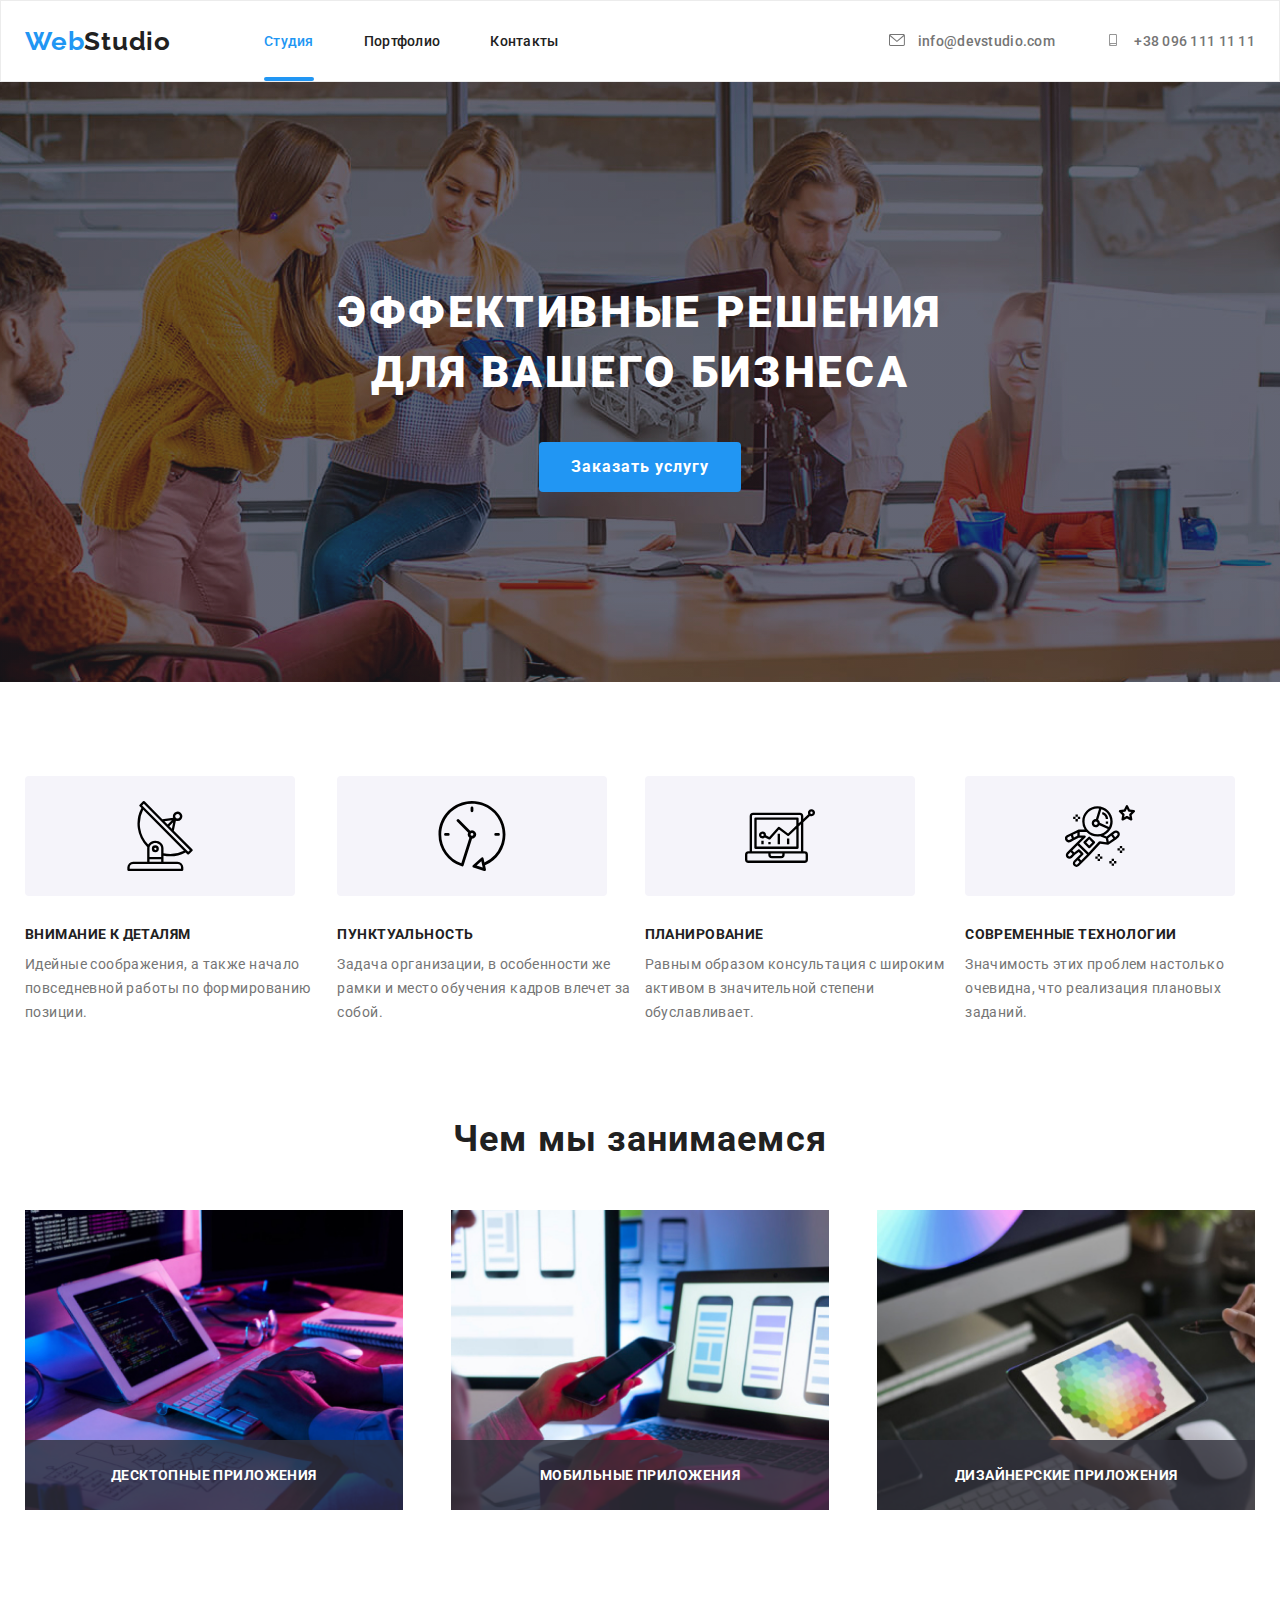
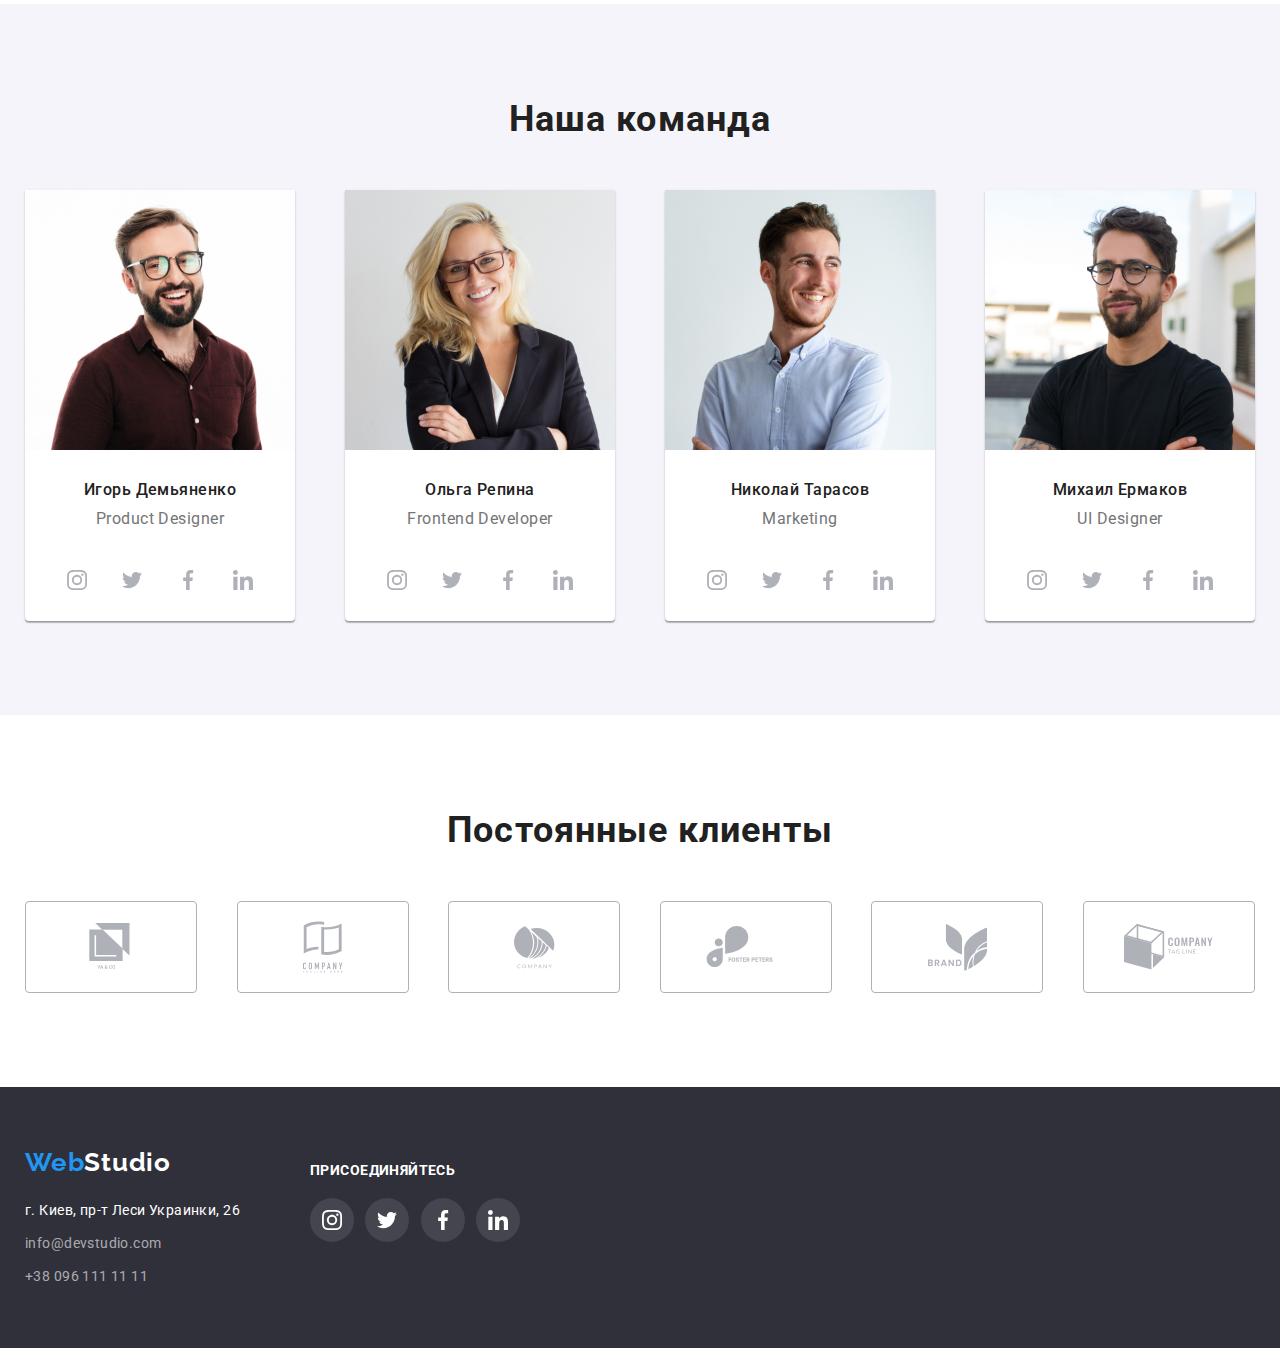
==== index.html @ 087b0620 "1-commit" ====
<!DOCTYPE html>
<html lang="ru">



<head>
    <meta charset="UTF-8">
    <meta name="viewport" content="width=device-width, initial-scale=1.0">
    <title>WebStudio</title>
    <link rel="preconnect" href="https://fonts.gstatic.com">
    <link href="https://fonts.googleapis.com/css2?family=Raleway:wght@400;700&family=Roboto:wght@400;500;700;900&display=swap" rel="stylesheet">
    <link rel="stylesheet" href="./css/normalize.css">
    <link rel="stylesheet" href="./css/styles.css">
    <link rel="stylesheet" href="./css/variables.css">
</head>



<body class="body">
    
    <!-- Шапка сайта -->
    <header class="header">
    

        <!-- Контейнер для стилизации секции -->
        <div class="header-container">

            <!-- Навигация сайта -->
            <nav class="navigation">                
                <!-- Лого сайта -->
                <a class="logotype">
                    <span class="web">Web</span>Studio
                </a>


                <!-- Ссылки на страницы сайта -->
                <ul class="navigation-list">
                    <li class="navigation-item">
                        <a href="./index.html" class="navigation-link current">Студия</a>
                    </li>

                    <li class="navigation-item">
                        <a href="./portfolio.html" class="navigation-link">Портфолио</a>
                    </li>

                    <li class="navigation-item">
                        <a href="" class="navigation-link">Контакты</a>
                    </li>
                </ul>
            </nav>


            <!-- Ссылки на mail и tel -->
            <ul class="contacts-list">   
                <li class="contacts-item">                
                    <a href="mailto:info@devstudio.com" class="contacts-link">
                        <svg class="contacts-icon" width="16" height="12">
                            <use href="./images/icons.svg#icon-envelope"></use>
                        </svg>
                    info@devstudio.com</a>  
                </li>


                <li class="contacts-item">
                    <a href="tel:+38-096-111-11-11" class="contacts-link">
                        <svg class="contacts-icon" width="16" height="12">
                            <use href="./images/icons.svg#icon-smartphone"></use>
                        </svg>
                    +38 096 111 11 11</a>
                </li>
            </ul>
        
        </div>
        

    </header>


    
    <!-- Главный контент -->
    <main>
        
        <!-- Герой -->
        <section class="hero">
            
            <!-- Контейнер для стилизации секции -->
            <div class="hero-container">

                <!-- Главный заголовок сайта -->
                <h1 class="hero-title">ЭФФЕКТИВНЫЕ РЕШЕНИЯ <br/> ДЛЯ ВАШЕГО БИЗНЕСА</h1>

                <!-- Ссылка на заказ услуг -->
                <button class="button-primary" data-modal-open>Заказать услугу</button>

            </div>
           
        </section>



        <!-- Преимущества -->
        <section class="advantages">
            
            <!-- Контейнер для стилизации секции -->
            <div class="advantages-container">

                <ul class="advantages-list">                    
                    <li class="antenna-item">
                        <svg class="antenna-icon">
                            <use href="./images/icons.svg#icon-antenna"></use>
                        </svg>
                    </li>


                    <li class="advantages-item">
                        <h2 class="advantages-subtitle">ВНИМАНИЕ К ДЕТАЛЯМ</h2>

                        <p class="advantages-description">Идейные соображения, а также начало повседневной работы по формированию позиции.</p>
                    </li>     
                </ul>


                <ul class="advantages-list">                    
                    <li class="clock-item">
                        <svg class="clock-icon">
                            <use href="./images/icons.svg#icon-clock"></use>
                        </svg>
                    </li>
                    

                    <li class="advantages-item">
                        <h2 class="advantages-subtitle">ПУНКТУАЛЬНОСТЬ</h2>

                        <p class="advantages-description">Задача организации, в особенности же рамки и место обучения кадров влечет за собой.</p>                    
                    </li>    
                </ul>


                <ul class="advantages-list">
                    <li class="diagram-item">
                        <svg class="diagram-icon">
                            <use href="./images/icons.svg#icon-diagram"></use>
                        </svg>
                    </li>
                     

                    <li class="advantages-item">
                        <h2 class="advantages-subtitle">ПЛАНИРОВАНИЕ</h2>

                        <p class="advantages-description">Равным образом консультация с широким активом в значительной степени обуславливает.</p>
                    </li>
                </ul>


                <ul class="advantages-list">
                    <li class="astronaut-item">
                        <svg class="astronaut-icon">
                            <use href="./images/icons.svg#icon-astronaut"></use>
                        </svg>
                    </li>


                    <li class="advantages-item">
                        <h2 class="advantages-subtitle">СОВРЕМЕННЫЕ ТЕХНОЛОГИИ</h2>

                        <p class="advantages-description">Значимость этих проблем настолько очевидна, что реализация плановых заданий.</p>
                    </li>
                </ul>

            </div>
        
        </section>



        <!-- Раздел услуг -->    
        <section class="services">

            <!-- Контейнер для стилизации секции -->
            <div class="services-container">
                
                <h2 class="services-title">Чем мы занимаемся</h2>

                <!-- Услуги -->
                <ul class="services-list">    
                    <li class="services-item">
                        <a href="">
                            <div class="service-thumb">
                                <img class="service-img" src="./images/image-1.jpg" alt="Услуга 1"/>
                                
                                <p class="services-description">ДЕСКТОПНЫЕ ПРИЛОЖЕНИЯ</p>
                            </div>
                        </a>
                    </li>
    
                    
                    <li class="services-item">
                        <a href="">
                            <div class="service-thumb">
                                <img class="service-img" src="./images/image-2.jpg" alt="Услуга 2"/>
                            
                                <p class="services-description">МОБИЛЬНЫЕ ПРИЛОЖЕНИЯ</p>
                            </div>
                        </a>
                    </li>
    
    
                    <li class="services-item">
                        <a href="">
                            <div class="service-thumb">
                                <img class="service-img" src="./images/image-3.jpg" alt="Услуга 3"/>

                                <p class="services-description">ДИЗАЙНЕРСКИЕ ПРИЛОЖЕНИЯ</p>
                            </div>
                        </a>
                    </li>    
                </ul>

            </div>
            
        </section>
          
        

        <!-- Наша команда -->
        <section class="team">
            
            <!-- Контейнер для стилизации секции -->
            <div class="team-container">
                
                <h2 class="team-title">Наша команда</h2>

                <!-- Список команды -->
                <ul class="team-list">                    
                    <li class="team-item">
                        <img src="./images/image-4.jpg" alt="Игорь Демьяненко" width="270"/>
                        <h3 class="master-name">Игорь Демьяненко</h3>
                        <p class="master-position">Product Designer</p>


                        <ul class="network-list">                    
                            <li class="network-item">    
                                <a href="" class="network-link">  
                                    <svg class="network-icon" width="20" height="20">
                                        <use href="./images/icons.svg#icon-instagram"></use>
                                    </svg>
                                </a>
                            </li>
        
        
                            <li class="network-item">    
                                <a href="" class="network-link">                               
                                    <svg class="network-icon" width="20" height="20">
                                        <use href="./images/icons.svg#icon-twitter"></use>
                                    </svg>        
                                </a>        
                            </li>
        
        
                            <li class="network-item">                               
                                <a href="" class="network-link">                                
                                    <svg class="network-icon" width="20" height="20">
                                        <use href="./images/icons.svg#icon-facebook"></use>
                                    </svg>        
                                </a>        
                            </li>
        
        
                            <li class="network-item">                               
                                <a href="" class="network-link">        
                                    <svg class="network-icon" width="20" height="20">
                                        <use href="./images/icons.svg#icon-linkedin"></use>
                                    </svg>        
                                </a>        
                            </li>        
                        </ul>
                    </li>


                    <li class="team-item">
                        <img src="./images/image-5.jpg" alt="Ольга Репина" width="270"/>
                        <h3 class="master-name">Ольга Репина</h3>
                        <p class="master-position">Frontend Developer</p>
                        

                        <ul class="network-list">                    
                            <li class="network-item">    
                                <a href="" class="network-link">  
                                    <svg class="network-icon" width="20" height="20">
                                        <use href="./images/icons.svg#icon-instagram"></use>
                                    </svg>
                                </a>
                            </li>
        
        
                            <li class="network-item">    
                                <a href="" class="network-link">                               
                                    <svg class="network-icon" width="20" height="20">
                                        <use href="./images/icons.svg#icon-twitter"></use>
                                    </svg>        
                                </a>        
                            </li>
        
        
                            <li class="network-item">                               
                                <a href="" class="network-link">                                
                                    <svg class="network-icon" width="20" height="20">
                                        <use href="./images/icons.svg#icon-facebook"></use>
                                    </svg>        
                                </a>        
                            </li>
        
        
                            <li class="network-item">                               
                                <a href="" class="network-link">        
                                    <svg class="network-icon" width="20" height="20">
                                        <use href="./images/icons.svg#icon-linkedin"></use>
                                    </svg>        
                                </a>        
                            </li>        
                        </ul>
                    </li>



                    <li class="team-item">
                        <img src="./images/image-6.jpg" alt="Николай Тарасов" width="270"/>
                        <h3 class="master-name">Николай Тарасов</h3>
                        <p class="master-position">Marketing</p>

                        <ul class="network-list">                    
                            <li class="network-item">    
                                <a href="" class="network-link">  
                                    <svg class="network-icon" width="20" height="20">
                                        <use href="./images/icons.svg#icon-instagram"></use>
                                    </svg>
                                </a>
                            </li>
        
        
                            <li class="network-item">    
                                <a href="" class="network-link">                               
                                    <svg class="network-icon" width="20" height="20">
                                        <use href="./images/icons.svg#icon-twitter"></use>
                                    </svg>        
                                </a>        
                            </li>
        
        
                            <li class="network-item">                               
                                <a href="" class="network-link">                                
                                    <svg class="network-icon" width="20" height="20">
                                        <use href="./images/icons.svg#icon-facebook"></use>
                                    </svg>        
                                </a>        
                            </li>
        
        
                            <li class="network-item">                               
                                <a href="" class="network-link">        
                                    <svg class="network-icon" width="20" height="20">
                                        <use href="./images/icons.svg#icon-linkedin"></use>
                                    </svg>        
                                </a>        
                            </li>        
                        </ul>
                    </li>

                    
                    <li class="team-item">
                        <img src="./images/image-7.jpg" alt="Михаил Ермаков" width="270"/>
                        <h3 class="master-name">Михаил Ермаков</h3>
                        <p class="master-position">UI Designer</p>
                        
                        <ul class="network-list">                    
                            <li class="network-item">    
                                <a href="" class="network-link">  
                                    <svg class="network-icon" width="20" height="20">
                                        <use href="./images/icons.svg#icon-instagram"></use>
                                    </svg>
                                </a>
                            </li>
        
        
                            <li class="network-item">    
                                <a href="" class="network-link">                               
                                    <svg class="network-icon" width="20" height="20">
                                        <use href="./images/icons.svg#icon-twitter"></use>
                                    </svg>        
                                </a>        
                            </li>
        
        
                            <li class="network-item">                               
                                <a href="" class="network-link">                                
                                    <svg class="network-icon" width="20" height="20">
                                        <use href="./images/icons.svg#icon-facebook"></use>
                                    </svg>        
                                </a>        
                            </li>
        
        
                            <li class="network-item">                               
                                <a href="" class="network-link">        
                                    <svg class="network-icon" width="20" height="20">
                                        <use href="./images/icons.svg#icon-linkedin"></use>
                                    </svg>        
                                </a>         
                            </li>        
                        </ul>
                    </li>
                </ul>

            </div>
                
        </section>



        <!-- Постоянные клиенты -->
        <section class="clients">
            
            <!-- Контейнер для стилизации секции -->
            <div class="clients-container">
                
                <h2 class="clients-title">Постоянные клиенты</h2>


                <!-- Список клиентов -->
                <ul class="clients-list">
                    <li class="clients-item">
                        <a href="" class="clients-link">
                            <svg class="logo-icon" width="45" height="49">
                                <use href="./images/icons.svg#icon-logo-1"></use>
                            </svg>
                        </a>
                    </li>


                    <li class="clients-item">
                        <a href="" class="clients-link">
                            <svg class="logo-icon" width="40" height="52">
                                <use href="./images/icons.svg#icon-logo-2"></use>
                            </svg>
                        </a>
                    </li>


                    <li class="clients-item">
                        <a href="" class="clients-link">
                            <svg class="logo-icon" width="41" height="43">
                                <use href="./images/icons.svg#icon-logo-3"></use>
                            </svg>
                        </a>
                    </li>

                    <li class="clients-item">
                        <a href="" class="clients-link">
                            <svg class="logo-icon" width="80" height="42">
                                <use href="./images/icons.svg#icon-logo-4"></use>
                            </svg>
                        </a>
                    </li>



                    <li class="clients-item">
                        <a href="" class="clients-link">
                            <svg class="logo-icon" width="59" height="47">
                                <use href="./images/icons.svg#icon-logo-5"></use>
                            </svg>
                        </a>
                    </li>


                    <li class="clients-item">
                        <a href="" class="clients-link">
                            <svg class="logo-icon" width="89" height="46">
                                <use href="./images/icons.svg#icon-logo-6"></use>
                            </svg>
                        </a>
                    </li>   
                </ul>

            </div>
            
        </section>

    </main>



    <!-- Футер -->
    <footer class="footer">
        
        <!-- Контейнер для стилизации секции -->
        <div class="footer-container">

            <!-- Адрес и связь -->
            <ul class="footer-list">
                <li class="footer-item">
                    <a class="footer-logo"><span class="footer-web">Web</span>Studio</a>

                    <address class="footer-contacts">    
                        <p class="location">г. Киев, пр-т Леси Украинки, 26</p>
                        <a href="mailto:info@devstudio.com" class="mail-link">info@devstudio.com</a>
                        <a href="tel:+38-096-111-11-11" class="tel-link">+38 096 111 11 11</a>
                    </address>
                </li>
            </ul>
            
        
            <!-- Cсылки на социальные сиет -->
            <div class="social-network">

                <p class="social-title">ПРИСОЕДИНЯЙТЕСЬ</p>

                <!-- Ссылки на социальные сети -->
                <ul class="social-list">                    
                    <li class="social-item">                          
                        <a href="" class="social-link">                            
                            <svg class="social-icon">
                                <use href="./images/icons.svg#icon-instagram" width="20" height="20"></use>
                            </svg>
                        </a>                        
                    </li>


                    <li class="social-item">                         
                        <a href="" class="social-link">                        
                            <svg class="social-icon">
                                <use href="./images/icons.svg#icon-twitter" width="20" height="20"></use>
                            </svg>
                        </a>
                    </li>


                    <li class="social-item">                        
                        <a href="" class="social-link">                        
                            <svg class="social-icon">
                                <use href="./images/icons.svg#icon-facebook" width="20" height="20"></use>
                            </svg>
                        </a>
                    </li>


                    <li class="social-item">                        
                        <a href="" class="social-link">
                            <svg class="social-icon">
                                <use href="./images/icons.svg#icon-linkedin" width="20" height="20"></use>
                            </svg>
                        </a>
                    </li>
                </ul>

            </div>

        </div>

        
    </footer>
    
    



    <!-- Модальное окно -->
    <div class="backdrop is-hidden" data-modal>
        
        <div class="modal">
            

            <!-- Форма для обмена данными между пользователем и сервером -->
            <form class="form js-speaker-form">
        

                <!-- Контейнер для позиционирования элементов формы -->
                <div class="form-field">
                    <!-- Текстовая метка для элемента input type="text" -->
                    <label for="user-name-1" class="form-label" >Имя</label>
                    <!-- Текстовое поле формы для ввода имени -->
                    <input class="form-label" type="text" name="user-name" id="user-name-1"/>
                </div>

            
                <!-- Контейнер для позиционирования элементов формы -->
                <div class="form-field">
                    <!-- Текстовая метка для элемента input type="tel" -->
                    <label for="tel">Телефон</label>
                    <!-- Текстовое поле формы для ввода телефона -->
                    <input type="tel" name="tel" id="tel-1"/>
                </div>


                <!-- Контейнер для позиционирования элементов формы -->
                <div class="form-field">
                    <!-- Текстовая метка для элемента input type="email" -->
                    <label for="email-1">Почта</label>
                    <!-- Текстовое поле формы для ввода почты -->
                    <input type="email" name="email" id="email-1"/>
                </div>


                <!-- Контейнер для позиционирования элементов формы -->
                <div class="form-field">
                    <!-- Текстовая метка для элемента textarea -->
                    <label for="comment-1">Комментарий</label>
                    <!-- Текстовое поле формы для ввода комментариев -->
                    <textarea name="comment" id="comment-1" placeholder="Введите текст" rows="10"></textarea>
                </div>


                <!-- Контейнер для позиционирования элементов формы -->
                <div class="form-field">
                    <!-- Метка для подтверждения действия -->
                    <input type="checkbox" name="consent" value="consent" id="consent-1"/>
                    <!-- Текстовая метка для элемента input type="checkbox" -->
                    <label for="consent-1">Соглашаюсь с рассылкой и принимаю Условия договора</label>
                </div>


                <!-- Кнопка для отправки формы -->
                <button type="submit">Отправить</button>
        

            </form>


            <button class="close-button" data-modal-close>
                <svg class="close-icon">
                    <use href="./images/icons.svg#icon-close"></use>
                </svg>  
            </button>

        </div>

    </div>

    <!-- Файл скрипта для модального окна -->
    <script src="./js/modal.js"></script>

    <!-- Файл скрипта для формы -->
    <script src="./js/form.js"></script>

</body>



</html>
---- css/styles.css ----
body {
  font-family: 'Roboto', sans-serif; /* основной шрифт для всего документа и ссылок */
}


/* --- ОБЩМЕ СИЛИ ДЛЯ ВСЕХ ИЗОБРАЖЕНИЙ --- */

img {
  display: block;
  max-width: 100%;
  height: auto;
}


/* --- HEADER --- */

.header {
  background-color: var(--bg-white-color);
  border: 1px solid #ECECEC;
}

.header-container {
  display: flex; /* активация flexbox свойств (делает блок flex-контейнером и все вложенные flex-элементы (первого уровня) выстраиваются по главной оси по горизонтали */
  align-items: center; /* выравнивание flex-элементов вдоль поперечной оси по центру */
  width: 1230px; /* ширина блока */
  padding-left: 15px; 
  padding-right: 15px; 
  margin: 0 auto; /* выравнивание блока по центру */
}

.navigation {
  display: flex; 
  align-items: center; 
}

.logotype {
  margin-right: 93px; 
  font-family: 'Raleway', sans-serif;
  font-style: normal;
  font-weight: bold;
  font-size: 26px;
  line-height: 31px;
  letter-spacing: 0.03em;
  color: var(--black-text);
}

.web {
  font-family: 'Raleway', sans-serif;
  font-style: normal;
  font-weight: bold;
  font-size: 26px;
  line-height: 31px;
  letter-spacing: 0.03em;
  color: var(--blue-text);
}

.navigation-list {
  display: flex;
}

.navigation-item {
  margin-right: 50px; 
}

.navigation-item:last-child {
  margin-right: 0px; 
}

.navigation-link {
  display: block; 
  padding-top: 32px; 
  padding-bottom: 32px; 
  font-style: normal;
  font-weight: 500;
  font-size: 14px;
  line-height: 16px;
  letter-spacing: 0.02em;
  color: var(--black-text);
  position: relative; /* превращает navigation-link в точку отсчета для позиционирования navigation-link::after */
}

.navigation-link.current {
  color: var(--blue-text);
}

.navigation-link:hover {
  color: var(--blue-text);
}

.navigation-link::after {
  content: ""; /* свойство для создания псевдоєлемента after */
  position: absolute; /* делает подчёркивание ссылки свободно перемещаемой относительно navigation-link */
  bottom: 0px; /* отступ снизу от navigation-link */
  display: block; /* превращает подчёркивание ссылки в блочный элемент */
  width: 100%; /* растягивает подчёркивание ссылки на всю ширину родительского блока */
  height: 4px; /* высота подчёркивания ссылки */
  border-radius: 2px;
  background-color: var(--bg-blue-color); /* цвет подчёркивания ссылки */
  transform: scaleX(0); /* масштабирует подчёркивание ссылки по горизонтали (подчёркивание ссылки ужимается в центр) */
  transition: transform 250ms var(--timing); /* скорость перехода между двумя состояниями */
}

.navigation-link:hover::after {
  transform: scaleX(1); /* масштабирует подчёркивание ссылки по горизонтали (подчёркивание ссылки растягивается от центра на 100% ширины родительского блока) */
}

.navigation-link.current::after {
  transform: scaleX(1); /* делает постоянно активным подчёркивание ссылки */
}

.contacts-list {
  display: flex; 
  margin-left: auto; 
}

.contacts-item {
  align-items: center;
  justify-content: center;
  margin-left: 50px; 
}

.contacts-icon {
  margin-right: 10px;
  fill: currentColor;
}

.contacts-icon:hover {
  fill: var(--blue-text);
}

.contacts-item:first-child {
  margin-left: 0px; 
}

.contacts-link {
  display: block; 
  padding-top: 32px; 
  padding-bottom: 32px; 
  font-style: normal;
  font-weight: 500;
  font-size: 14px;
  line-height: 16px;
  letter-spacing: 0.02em;
  color: var(--gray-text);
}

.contacts-link:hover {
  color: var(--blue-text);
}


/* HERO */

.hero {
  height: 600px;
  max-width: 1600px;
  margin-left: auto;
  margin-right: auto;
  background-image: linear-gradient(to right, var(--gradient-collor), var(--gradient-collor)), url("../images/hero-image.jpg");
  background-color: var(--bg-blue-color-hero);
  background-repeat: no-repeat;
  background-size: cover;
  background-position: center;
  text-align: center;
}

.hero-container {
  width: 1230px; 
  padding-left: 15px; 
  padding-right: 15px; 
  padding-top: 200px;
  margin-left: auto;
  margin-right: auto;
}

.hero-title {
  margin-top: 0px; 
  margin-bottom: 40px;
  color: var(--white-text);
  font-style: normal;
  font-weight: 900;
  font-size: 44px;
  line-height: 60px;
  letter-spacing: 0.06em;
  text-transform: uppercase;
}

.button-primary {
  display: inline-block;
  background-color: var(--bg-blue-color);
  border: 0px;
  border-radius: 4px;
  padding-left: 32px; 
  padding-top: 10px;
  padding-right: 32px; 
  padding-bottom: 10px; 
  min-width: 200px;
  color: var(--white-text);
  font-style: normal;
  font-weight: bold;
  font-size: 16px;
  text-align: center;
  line-height: 30px;
  letter-spacing: 0.06em;
}


/* --- MODAL --- */

.modal {
  position: absolute; /* позиционирует модальное окно относительно родительского блока backdrop */
  top: 50%; /* ставит модальное окно на 50% высоты вьюпорта */
  left: 50%; /* ставит модальное окно на 50% ширины вьюпорта */
  transform: translate(-50%, -50%); /* горизонтальное и вертикальное центрирование модального окна относительно вьюпорта */
  width: 530px; /* ширина модального окна */
  height: 580px; /* высота модального окна */
  background-color: var(--bg-white-color); /* фон модального окна */
  padding: 8px;
}


/* --- ФОРМА --- */

.form {
  width: 450px;
  margin-left: auto;
  margin-right: auto;
  outline: 1px solid red;
}


/* --- КОММЕНТАРИЙ --- */

textarea {
  resize: none;
}



/* --- MODAL CLOSE BUTTON --- */

.close-button {
  display: block;
  width: 30px;
  height: 30px;
  margin-left: auto;
  align-items: center;
  text-align: center;
  border-radius: 50%;
  border: 1px solid var(--border-icon-collor);
  background-color: var(--bg-white-color);
}

.close-icon {
  width: 11px;
  height: 11px;
  fill: currentColor;
}


/* ADVANTAGES */

.advantages {
  background-color: var(--bg-white-color);
}

.advantages-container {
  display: flex;
  justify-content: space-between;
  width: 1230px;
  padding-left: 15px;
  padding-right: 15px;
  margin-left: auto;
  margin-right: auto;
  padding-top: 94px;
  padding-bottom: 94px;
}

.antenna-item {
  display: flex;
  width: 270px;
  height: 120px;
  background-color: var(--bg-light-gray-color);
  border-radius: 4px;
  margin-bottom: 30px;
  align-items: center;
  justify-content: center;
}

.antenna-icon {
  width: 70px;
  height: 70px;
}

.clock-item {
  display: flex;
  width: 270px;
  height: 120px;
  background-color: var(--bg-light-gray-color);
  border-radius: 4px;
  margin-bottom: 30px;
  align-items: center;
  justify-content: center;
}

.clock-icon {
  width: 70px;
  height: 70px;
}

.diagram-item {
  display: flex;
  width: 270px;
  height: 120px;
  background-color: var(--bg-light-gray-color);
  border-radius: 4px;
  margin-bottom: 30px;
  align-items: center;
  justify-content: center;
}

.diagram-icon {
  width: 70px;
  height: 70px;
}

.astronaut-item {
  display: flex;
  width: 270px; 
  height: 120px;
  background-color: var(--bg-light-gray-color);
  border-radius: 4px; 
  margin-bottom: 30px;
  align-items: center;
  justify-content: center;
}

.astronaut-icon {
  width: 70px;
  height: 70px;
}

.advantages-subtitle {
  margin-top: 0px;
  margin-bottom: 10px;
  font-style: normal;
  font-weight: bold;
  font-size: 14px;
  line-height: 16px;
  letter-spacing: 0.03em;
  text-transform: uppercase;
  color: var(--black-text);
}

.advantages-description {
  margin-top: 0px;
  margin-bottom: 0px;
  font-style: normal;
  font-weight: normal;
  font-size: 14px;
  line-height: 24px;
  letter-spacing: 0.03em;
  color: var(--gray-text);
}


/* SERVICES */

.services {
  background-color: var(--bg-white-color);
}

.services-container {
  width: 1230px;
  padding-left: 15px;
  padding-right: 15px;
  padding-bottom: 94px;
  margin-left: auto;
  margin-right: auto;
}

.services-title {
  margin-top: 0px;
  margin-bottom: 50px;
  font-style: normal;
  font-weight: bold;
  font-size: 36px;
  line-height: 42px;
  text-align: center;
  letter-spacing: 0.03em;
  color: var(--black-text);
}

.services-list {
  display: flex;
  justify-content: space-between; 
}

.service-thumb {
  position: relative;
  height: 300px;
}

.service-img {
  width: 100%;
  height: 100%;
  object-fit: cover;
}

.services-description {
  position: absolute;
  bottom: 0;
  left: 0;
  margin: 0px;
  width: 100%;
  height: 70px;
  display: flex;
  justify-content: center;
  align-items: center;
  font-style: normal;
  font-weight: bold;
  font-size: 14px;
  line-height: 16px;
  line-height: 16px;
  letter-spacing: 0.03em;
  color: var(--white-text);
  background-color: var(--bg-service-collor);
}


/* TEAM */

.team {
  background-color: var(--bg-light-gray-color);
}

.team-container {
  width: 1230px;
  padding-left: 15px;
  padding-right: 15px;
  padding-top: 94px;
  padding-bottom: 94px;
  margin-left: auto;
  margin-right: auto;
}

.team-title {
  margin-top: 0px;
  margin-bottom: 50px;
  font-style: normal;
  font-weight: bold;
  font-size: 36px;
  line-height: 42px;
  text-align: center;
  letter-spacing: 0.03em;
  color: var(--black-text);
}

.team-list {
  display: flex;
  justify-content: space-between;
}

.team-item {
  text-align: center;
  box-shadow: 0px 1px 3px rgba(0, 0, 0, 0.12), 0px 1px 1px rgba(0, 0, 0, 0.14), 0px 2px 1px rgba(0, 0, 0, 0.2);
  border-radius: 0px 0px 4px 4px;
  background-color: var(--bg-white-color);
}

.master-name {
  margin-top: 30px;
  margin-bottom: 10px;
  font-style: normal;
  font-weight: 500;
  font-size: 16px;
  line-height: 19px;
  letter-spacing: 0.03em;
  color: var(--black-text);
}

.master-position {
  margin-top: 0px;
  margin-bottom: 30px;
  font-style: normal;
  font-weight: normal;
  font-size: 16px;
  line-height: 19px;
  letter-spacing: 0.03em;
  color: var(--gray-text);
}

.network-list {
  display: flex;
  width: 210px;
  padding: auto;
  margin: auto;
  margin-bottom: 19px;
  justify-content: space-between;
}

.network-link {
  display: flex;
  width: 44px;
  height: 44px;
  border-radius: 50%;
  justify-content: center;
  align-items: center;
  color: #AFB1B8;
}

.network-link:hover, .network-link:focus {
  color: var(--white-text);
  background-color: var(--bg-blue-color);
}

.network-icon {
  fill: currentColor;
}


/* CLIENTS */

.clients {
  background-color: var(--bg-white-color);
}

.clients-container {
  width: 1230px;
  padding-left: 15px;
  padding-right: 15px;
  padding-top: 94px;
  padding-bottom: 94px;
  margin-left: auto;
  margin-right: auto;
  
}

.clients-title {
  margin-top: 0px;
  margin-bottom: 50px;
  font-style: normal;
  font-weight: bold;
  font-size: 36px;
  line-height: 42px;
  text-align: center;
  letter-spacing: 0.03em;
  color: var(--black-text);
}

.clients-list {
  display: flex;
  justify-content: space-between;
}

.clients-link {
  display: flex;
  width: 170px;
  height: 90px;
  justify-content: center;
  align-items: center;
  color: var(--bg-gray-color);
  border: 1px solid var(--bg-gray-color);
  border-radius: 4px;
}

.clients-link:hover, .clients-link:focus {
  color: var(--bg-blue-color);
  box-shadow: 0 0 0 2px var(--bg-blue-color);
}

.logo-icon {
  fill: currentColor;
}


/* JOB button*/

.portfolio-container {
  width: 1230px;
  padding-left: 15px;
  padding-right: 15px;
  padding-top: 94px;
  padding-bottom: 94px;
  margin-left: auto;
  margin-right: auto;
}

.buttons {
  display: flex;
  justify-content: center;
}

.buttons-list {
  display: inline-block;
  margin-right: 8px;
}

.buttons-list:last-child {
  margin-right: 0px;
}

.job-btn {
  background-color: var(--bg-light-gray-color);
  border: 0px;
  border-radius: 4px;
  padding-left: 22px;
  padding-top: 6px;
  padding-right: 22px;
  padding-bottom: 6px;
  min-width: 73px;
  color: var(--black-tex);
  font-style: normal;
  font-weight: 500;
  font-size: 16px;
  line-height: 26px;
  text-align: center;
  letter-spacing: 0.03em;
  margin-bottom: 50px;
}

.job-btn:hover,
.job-btn:focus,
.job-btn:active {
  background-color: var(--bg-blue-color);
  color: var(--white-text);
  box-shadow: 0px 3px 1px rgba(0, 0, 0, 0.1), 0px 1px 2px rgba(0, 0, 0, 0.08), 0px 2px 2px rgba(0, 0, 0, 0.12);
}


/* JOB */

.job {
  background-color: var(--bg-white-color);
  display: flex;
  flex-wrap: wrap;
}

.job-list {
  width: calc((100% - 60px) / 3);
  margin-right: 30px;
  margin-bottom: 30px;
  box-sizing: border-box;
  border: 1px solid var(--bg-light-white-collor);
}

.job-list:hover, .job-list:focus {
  color: var(--bg-blue-color);
  box-shadow: 0px 1px 1px rgba(0, 0, 0, 0.12), 0px 4px 4px rgba(0, 0, 0, 0.06), 1px 4px 6px rgba(0, 0, 0, 0.16);
}

.job-list:nth-child(3n) {
  margin-right: 0px;
}

.job-list:nth-last-child(-n + 3) {
  margin-bottom: 0px;
}

.job .thumb {
  position: relative; /* превращает thumb в точку отсчета для позиционирования actions */
  height: 300px;
  overflow: hidden; /* скрывает оверлей в thumb */
}

.job-img {
  display: block;
  width: 100%;
  height: auto;
  object-fit: cover;
}

.actions {
  position: absolute; /* позиционирует оверлей относительно родительского блока thumb */
  bottom: 0; /* начальная позицыя для оверлей - нижний угол относительно thumb */
  left: 0; /* начальная позицыя для оверлей - левый угол относительно thumb */
  transform: translatey(100%); /* опускает оверлей по вертикали на всю высоту вниз thumb */
  width: 100%; /* оверлей занимает 100% ширины thumb */
  height: 300px; /* высота оверлея */
  background-color: var(--overlay-collor); /* прозрачный фон для оверлей */
  transition: transform 250ms var(--timing); /* скорость перехода между двумя состояниями */
}

.job-link:hover .actions {
  transform: translatey(0); /* при ховере на ссылку поднимает оверлей по вертикали на всю высоту thumb */
}

.actions-description {
  margin-left: 24px;
  margin-top: 63px;
  margin-right: 24px;
  margin-bottom: 63px;
  font-style: normal;
  font-weight: normal;
  font-size: 18px;
  line-height: 28px;
  letter-spacing: 0.03em;
  color: var(--white-text);
}

.job-name {
  margin-top: 20px;
  margin-bottom: 4px;
  margin-left: 24px;
  font-style: normal;
  font-weight: bold;
  font-size: 18px;
  line-height: 36px;
  letter-spacing: 0.06em;
  color: var(--black-text);
}

.job-type {
  margin-top: 0px;
  margin-bottom: 20px;
  margin-left: 24px;
  font-style: normal;
  font-weight: normal;
  font-size: 16px;
  line-height: 30px;
  letter-spacing: 0.03em;
  color: var(--gray-text);
}


/* FOOTER */

.footer {
  background-color: var(--bg-blue-color-hero);
}

.footer-container {
  display: flex;
  width: 1230px;
  padding-left: 15px;
  padding-right: 15px;
  padding-top: 60px;
  padding-bottom: 60px;
  margin-left: auto;
  margin-right: auto;
}

.footer-list {
  display: block;
  margin-right: 70px;
}

.footer-logo {
  display: block;
  margin-bottom: 20px;
  font-family: 'Raleway', sans-serif;
  font-style: normal;
  font-weight: bold;
  font-size: 26px;
  line-height: 31px;
  letter-spacing: 0.03em;
  color: var(--white-text);
}

.footer-web {
  font-family: 'Raleway', sans-serif;
  font-style: normal;
  font-weight: bold;
  font-size: 26px;
  line-height: 31px;
  letter-spacing: 0.03em;
  color: var(--blue-text);
}

.footer-contacts {
  display: inline-block;
}

.location {
  display: block;
  margin-top: 0px;
  margin-bottom: 9px;
  font-style: normal;
  font-weight: normal;
  font-size: 14px;
  line-height: 24px;
  letter-spacing: 0.03em;
  color: var(--white-text);
  white-space: nowrap;
}

.mail-link {
  display: block;
  margin-bottom: 9px;
  font-style: normal;
  font-weight: normal;
  font-size: 14px;
  line-height: 24px;
  letter-spacing: 0.03em;
  color: var(--gray-text-op60);
}

.tel-link {
  display: block;
  font-style: normal;
  font-weight: normal;
  font-size: 14px;
  line-height: 24px;
  letter-spacing: 0.03em;
  color: var(--gray-text-op60);
}

.social-title {
  margin-top: 15px;
  margin-bottom: 20px;
  font-style: normal;
  font-weight: bold;
  font-size: 14px;
  line-height: 16px;
  letter-spacing: 0.03em;
  text-transform: uppercase;
  color: var(--white-text);
}

.social-list {
  display: flex;
  width: 210px;
  padding: auto;
  margin: auto;
  justify-content: space-between;
}

.social-link {
  display: flex;
  width: 20px;
  height: 20px;
  padding: 12px;
  color: var(--white-text);
  border-radius: 50%;
  background-color: rgba(255, 255, 255, 0.1);;
}

.social-link:hover, .social-link:focus {
  color: var(--white-text);
  background-color: var(--bg-blue-color);
}

.social-icon {
  fill: currentColor;
}


/* --- BACKDROP --- */

.backdrop {
  position: fixed; /* backdrop при прокрутке страницы остается на своем месте и не прокручивается вместе со страницей */
  top: 0; /* начальная позицыя для backdrop верхний угол относительно вьюпорта */
  left: 0; /* начальная позицыя для backdrop левый угол относительно вьюпорта */
  width: 100%; /* backdrop занимает 100% ширины вьюпорта */
  height: 100%; /* backdrop занимает 100% высоты вьюпорта */
  background-color: var(--bg-backdrop-collor); /* прозрачный фон для backdrop */
}

.backdrop.is-hidden {
  opacity: 0; /* делает прозрачным backdrop */
  pointer-events: none; /* помогает при скрытом backdrop чтобы он через себя пропускал все клики и другие события */
}
---- css/variables.css ----
:root {
   --blue-text: #2196F3;
   --black-text: #212121;
   --gray-text: #757575;
   --white-text: #FFFFFF;
   --gray-text-op60: rgba(255, 255, 255, 0.6);

   --bg-white-color: #FFFFFF;
   --bg-blue-color-hero: #2F303A;
   --bg-light-gray-color: #F5F4FA;
   --bg-blue-color: #2196F3;
   --bg-gray-color: #AFB1B8;
   --bg-light-white-collor: #EEEEEE;
   --gradient-collor: rgba(47, 48, 58, 0.4);
   --bg-service-collor: rgba(47, 48, 58, 0.8);
   --bg-backdrop-collor: rgba(0, 0, 0, 0.2);
   --overlay-collor:rgba(33, 150, 243, 0.9);
   --border-icon-collor:rgba(0, 0, 0, 0.1);

   --timing: cubic-bezier(0.4, 0, 0.2, 1);
}
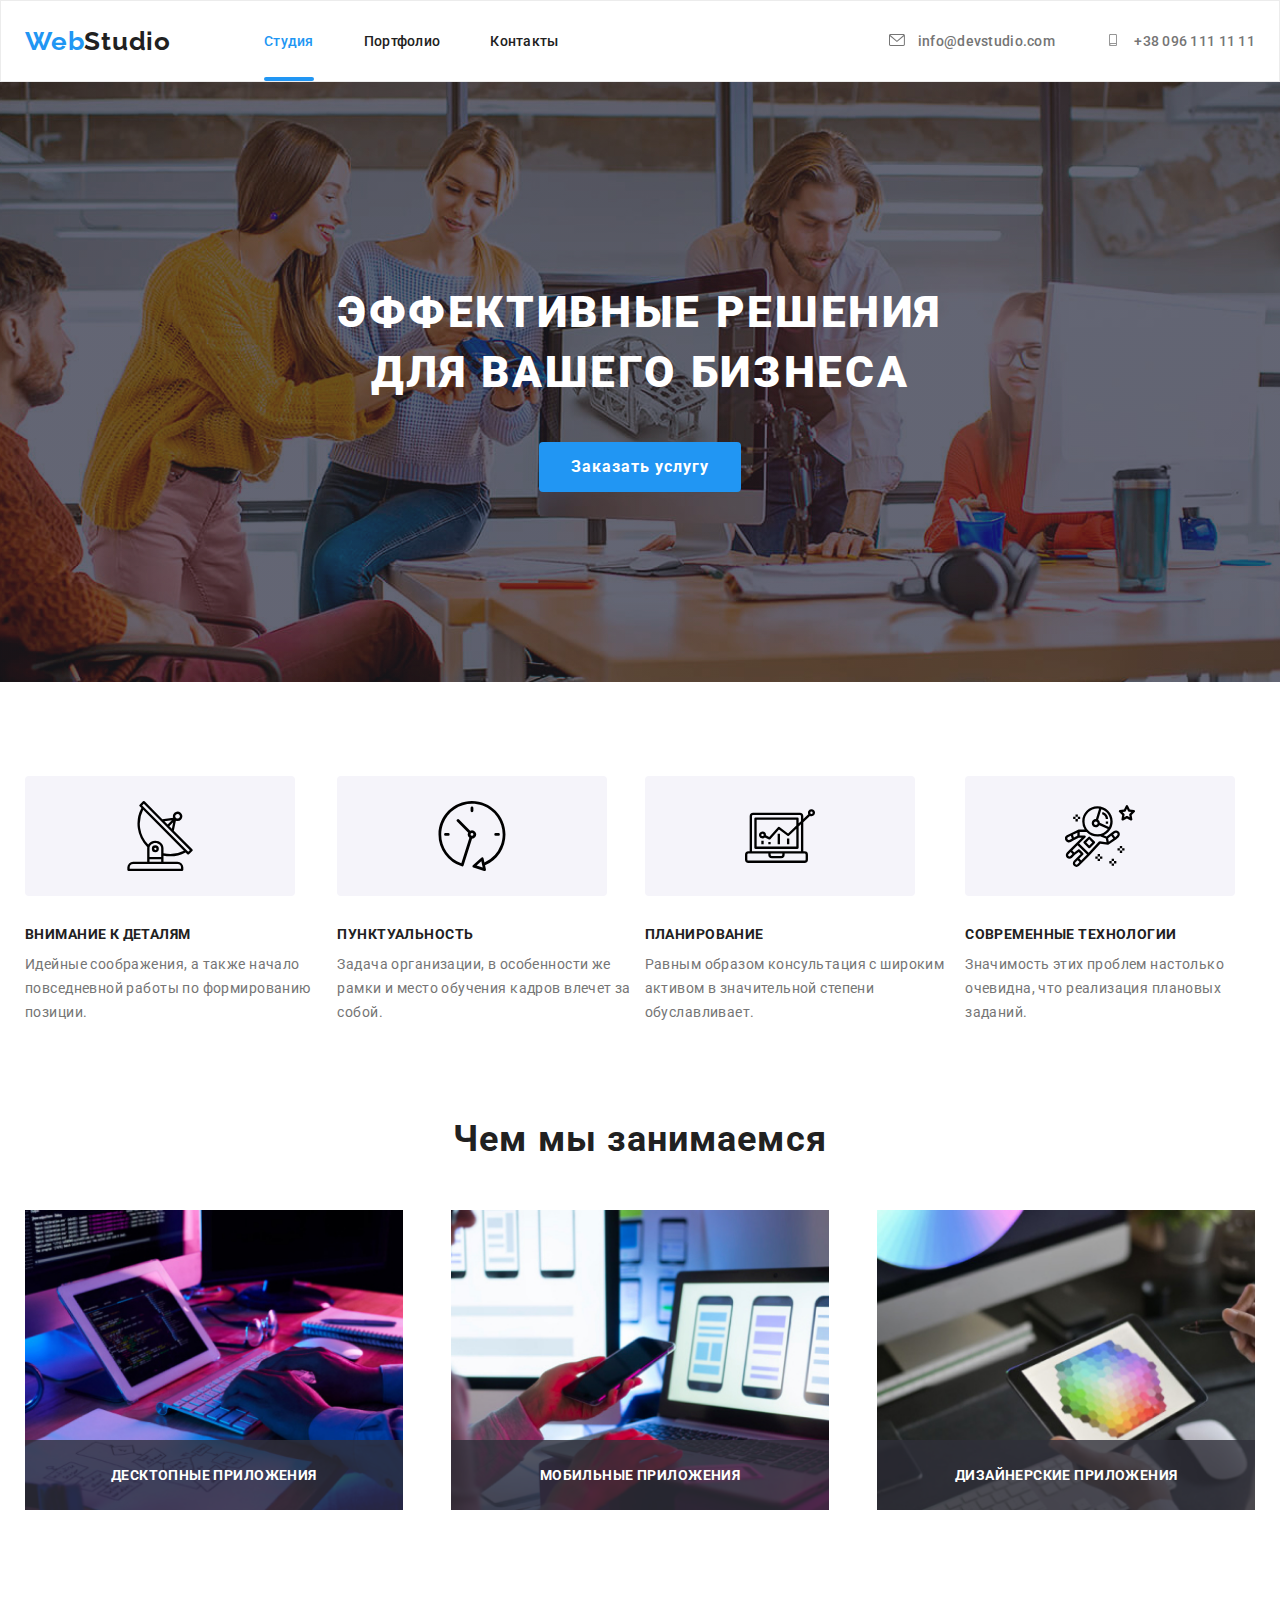
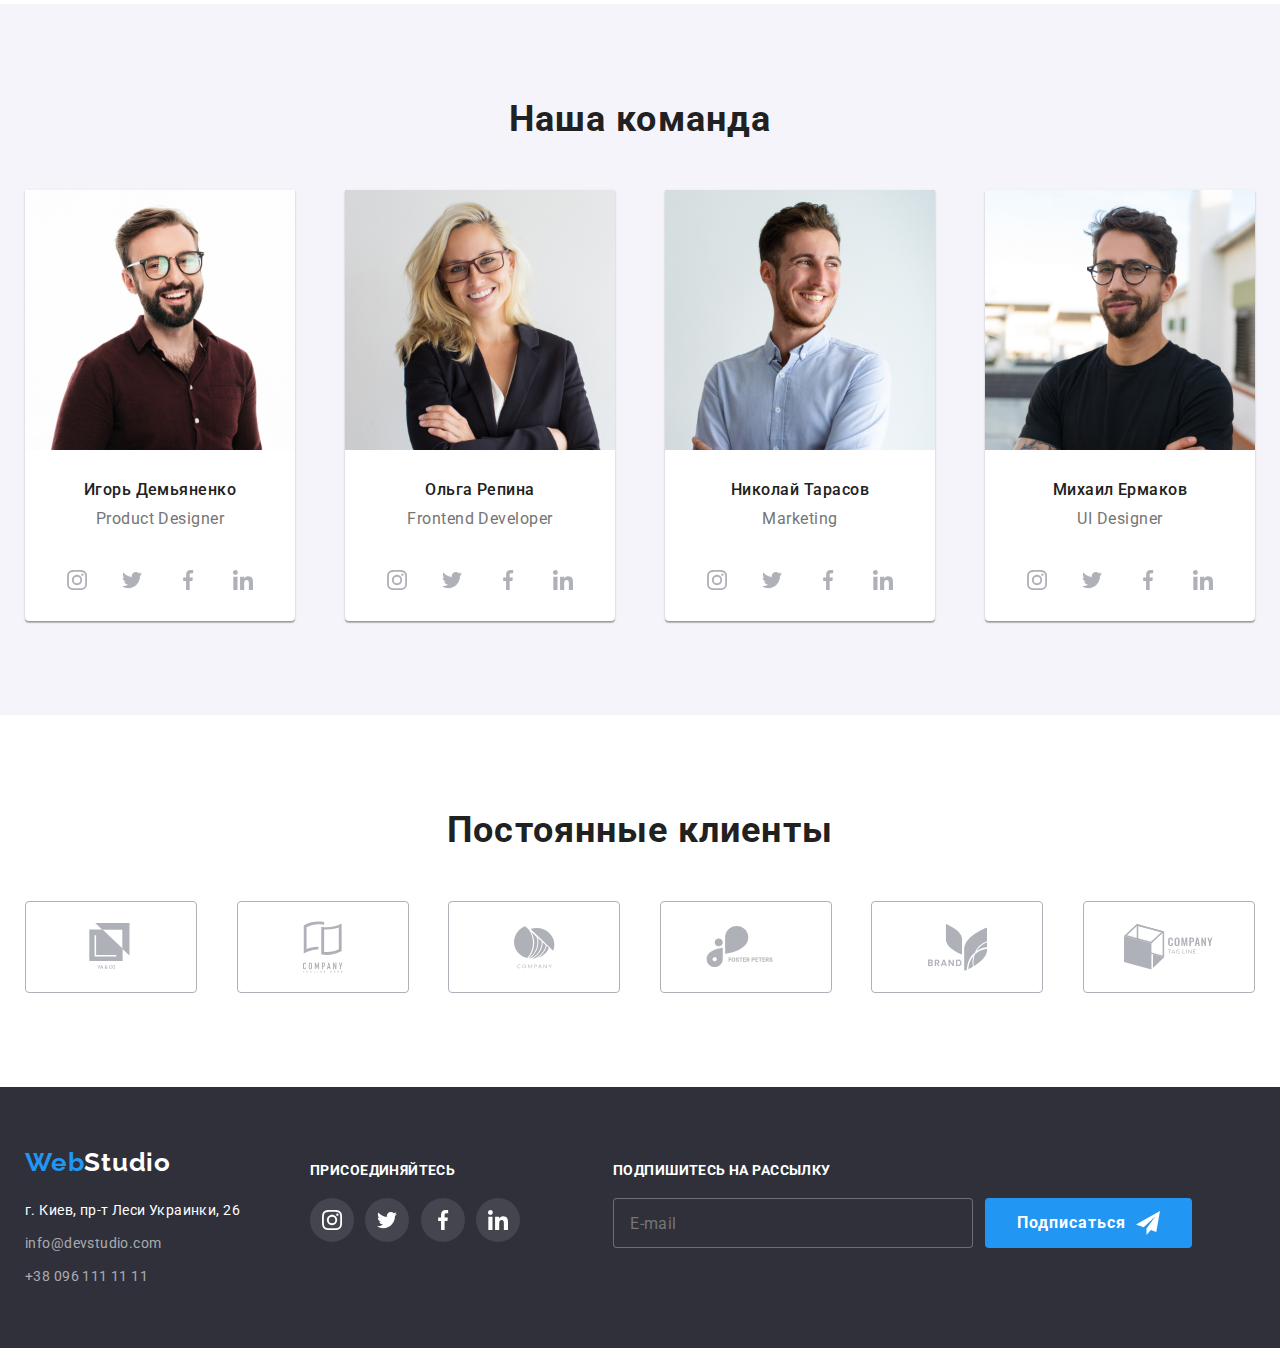
==== commit 49db36a9: "4-commit" ====
--- a/index.html
+++ b/index.html
@@ -510,7 +510,7 @@
             </ul>
             
         
-            <!-- Cсылки на социальные сиет -->
+            <!-- Контейнер для ссылок на социальные сети -->
             <div class="social-network">
 
                 <p class="social-title">ПРИСОЕДИНЯЙТЕСЬ</p>
@@ -519,8 +519,8 @@
                 <ul class="social-list">                    
                     <li class="social-item">                          
                         <a href="" class="social-link">                            
-                            <svg class="social-icon">
-                                <use href="./images/icons.svg#icon-instagram" width="20" height="20"></use>
+                            <svg class="social-icon" width="20" height="20">
+                                <use href="./images/icons.svg#icon-instagram"></use>
                             </svg>
                         </a>                        
                     </li>
@@ -528,8 +528,8 @@
 
                     <li class="social-item">                         
                         <a href="" class="social-link">                        
-                            <svg class="social-icon">
-                                <use href="./images/icons.svg#icon-twitter" width="20" height="20"></use>
+                            <svg class="social-icon" width="20" height="20">
+                                <use href="./images/icons.svg#icon-twitter"></use>
                             </svg>
                         </a>
                     </li>
@@ -537,8 +537,8 @@
 
                     <li class="social-item">                        
                         <a href="" class="social-link">                        
-                            <svg class="social-icon">
-                                <use href="./images/icons.svg#icon-facebook" width="20" height="20"></use>
+                            <svg class="social-icon" width="20" height="20">
+                                <use href="./images/icons.svg#icon-facebook"></use>
                             </svg>
                         </a>
                     </li>
@@ -546,8 +546,8 @@
 
                     <li class="social-item">                        
                         <a href="" class="social-link">
-                            <svg class="social-icon">
-                                <use href="./images/icons.svg#icon-linkedin" width="20" height="20"></use>
+                            <svg class="social-icon" width="20" height="20">
+                                <use href="./images/icons.svg#icon-linkedin"></use>
                             </svg>
                         </a>
                     </li>
@@ -555,83 +555,139 @@
 
             </div>
 
+
+            <!-- Форма для обмена данными между пользователем и сервером -->
+            <form class="subscription js-speaker-form">
+                
+
+                <!-- Контейнер для позиционирования элементов формы e-mail в футере -->
+                <div class="form-footer">
+                    <!-- Текстовая метка для элемента input type="email" -->
+                    <label for="email-2" class="footer-label">ПОДПИШИТЕСЬ НА РАССЫЛКУ</label>
+                                       
+                    <div class="footer-wrapper">
+                        
+                        <!-- Текстовое поле формы для ввода почты -->
+                        <input class="footer-input" type="email" name="email" id="email-2" placeholder="E-mail"/>               
+                        <!-- Кнопка для отправки формы -->
+                        <button class="button-footer" type="submit">Подписаться
+                            <div class="icon">
+                                <svg width="24" height="24">
+                                    <use href="./images/icons-1.svg#icon-send"></use>
+                                </svg>
+                            </div>
+                        </button>
+                    
+                    </div>
+                                   
+                </div>  
+
+            
+            </form>
+            
+        
         </div>
 
         
     </footer>
     
     
-
-
-
     <!-- Модальное окно -->
     <div class="backdrop is-hidden" data-modal>
         
         <div class="modal">
             
-
-            <!-- Форма для обмена данными между пользователем и сервером -->
-            <form class="form js-speaker-form">
-        
-
-                <!-- Контейнер для позиционирования элементов формы -->
-                <div class="form-field">
-                    <!-- Текстовая метка для элемента input type="text" -->
-                    <label for="user-name-1" class="form-label" >Имя</label>
-                    <!-- Текстовое поле формы для ввода имени -->
-                    <input class="form-label" type="text" name="user-name" id="user-name-1"/>
-                </div>
-
-            
-                <!-- Контейнер для позиционирования элементов формы -->
-                <div class="form-field">
-                    <!-- Текстовая метка для элемента input type="tel" -->
-                    <label for="tel">Телефон</label>
-                    <!-- Текстовое поле формы для ввода телефона -->
-                    <input type="tel" name="tel" id="tel-1"/>
-                </div>
-
-
-                <!-- Контейнер для позиционирования элементов формы -->
-                <div class="form-field">
-                    <!-- Текстовая метка для элемента input type="email" -->
-                    <label for="email-1">Почта</label>
-                    <!-- Текстовое поле формы для ввода почты -->
-                    <input type="email" name="email" id="email-1"/>
-                </div>
-
-
-                <!-- Контейнер для позиционирования элементов формы -->
-                <div class="form-field">
-                    <!-- Текстовая метка для элемента textarea -->
-                    <label for="comment-1">Комментарий</label>
-                    <!-- Текстовое поле формы для ввода комментариев -->
-                    <textarea name="comment" id="comment-1" placeholder="Введите текст" rows="10"></textarea>
-                </div>
-
-
-                <!-- Контейнер для позиционирования элементов формы -->
-                <div class="form-field">
-                    <!-- Метка для подтверждения действия -->
-                    <input type="checkbox" name="consent" value="consent" id="consent-1"/>
-                    <!-- Текстовая метка для элемента input type="checkbox" -->
-                    <label for="consent-1">Соглашаюсь с рассылкой и принимаю Условия договора</label>
-                </div>
-
-
-                <!-- Кнопка для отправки формы -->
-                <button type="submit">Отправить</button>
-        
-
-            </form>
-
-
+            
             <button class="close-button" data-modal-close>
                 <svg class="close-icon">
                     <use href="./images/icons.svg#icon-close"></use>
                 </svg>  
             </button>
 
+            <h2 class="form-title">Оставьте свои данные, мы вам перезвоним</h2>
+
+            <!-- Форма для обмена данными между пользователем и сервером -->
+            <form class="form js-speaker-form">
+        
+
+                <!-- Контейнер для позиционирования элементов формы -->
+                <div class="form-field">
+                    <!-- Текстовая метка для элемента input type="text" -->
+                    <label for="user-name-1" class="form-label">Имя</label>
+                    <!-- Контейнер для позиционирования svg icon-person -->
+                    <div class="input-wrapper">
+                        <!-- Текстовое поле формы для ввода имени -->
+                        <input class="form-input" type="text" name="user-name" id="user-name-1"/>
+
+                        <svg class="form-icon" width="18" height="18">
+                            <use href="./images/icons-1.svg#icon-person"></use>
+                        </svg>
+                    </div>
+                </div>
+
+            
+                <!-- Контейнер для позиционирования элементов формы -->
+                <div class="form-field">                   
+                    <!-- Текстовая метка для элемента input type="tel" -->
+                    <label for="tel" class="form-label">Телефон</label>                    
+                    <!-- Контейнер для позиционирования svg icon-phone -->
+                    <div class="input-wrapper">
+                        <!-- Текстовое поле формы для ввода телефона -->
+                        <input class="form-input" type="tel" name="tel" id="tel-1"/>
+
+                        <svg class="form-icon" width="18" height="18">
+                            <use href="./images/icons-1.svg#icon-phone"></use>
+                        </svg>   
+                    </div>  
+                </div>
+
+
+                <!-- Контейнер для позиционирования элементов формы -->
+                <div class="form-field">
+                    <!-- Текстовая метка для элемента input type="email" -->
+                    <label for="email-1" class="form-label">Почта</label>
+                    <!-- Контейнер для позиционирования svg icon-phone -->
+                    <div class="input-wrapper">
+                        <!-- Текстовое поле формы для ввода почты -->
+                        <input class="form-input" type="email" name="email" id="email-1"/>
+
+                        <svg class="form-icon" width="18" height="18">
+                            <use href="./images/icons-1.svg#icon-email"></use>
+                        </svg>   
+                    </div>  
+                </div>
+
+
+                <!-- Контейнер для позиционирования элементов формы -->
+                <div class="form-comment">
+                    <!-- Текстовая метка для элемента textarea -->
+                    <label for="comment-1" class="form-label">Комментарий</label>
+                    <!-- Текстовое поле формы для ввода комментариев -->
+                    <textarea class="form-textarea" name="comment" id="comment-1" placeholder="Введите текст" rows="10"></textarea>
+                </div>
+
+
+                <!-- Контейнер для позиционирования элементов формы -->
+                <div class="form-checkbox">
+                    <!-- Метка для подтверждения действия -->
+                    <input class="checkbox-input" type="checkbox" name="consent" value="consent" id="consent-1"/>
+                    <!-- Текстовая метка для элемента input type="checkbox" -->
+                    <label class="checkbox-label" for="consent-1">Соглашаюсь с рассылкой и принимаю 
+                    <a href="" class="conditions-link">Условия договора</a></label>
+                </div>
+
+
+                <!-- Контейнер для позиционирования button-form -->
+                <div class="button-wrapper">
+                    <!-- Кнопка для отправки формы -->
+                    <button class="button-form" type="submit">Отправить</button>
+                </div>
+        
+
+            </form>
+
+
+            
         </div>
 
     </div>
--- a/css/styles.css
+++ b/css/styles.css
@@ -215,7 +215,20 @@
   width: 530px; /* ширина модального окна */
   height: 580px; /* высота модального окна */
   background-color: var(--bg-white-color); /* фон модального окна */
-  padding: 8px;
+}
+
+/* --- ЗАГОЛОВОК ФОРМЫ --- */
+
+.form-title {
+  margin-top: 40px; 
+  margin-bottom: 12px;
+  text-align: center;
+  font-style: normal;
+  font-weight: bold;
+  font-size: 20px;
+  line-height: 23px;
+  letter-spacing: 0.03em;
+  color: var(--black-text);
 }
 
 
@@ -225,38 +238,212 @@
   width: 450px;
   margin-left: auto;
   margin-right: auto;
-  outline: 1px solid red;
-}
-
-
-/* --- КОММЕНТАРИЙ --- */
-
-textarea {
+}
+
+.form-field {
+  display: flex;
+  flex-direction: column;
+  margin-bottom: 10px;
+}
+
+.form-label {
+  margin-bottom: 4px;
+  font-style: normal;
+  font-weight: normal;
+  font-size: 12px;
+  line-height: 14px;
+  letter-spacing: 0.01em;
+  color: var(--gray-text);
+}
+
+.form-input {
+  padding: 0px;
+  padding-left: 45px;
+  width: 100%;
+  box-sizing: border-box;
+  height: 40px;
+  border: none;
+  border: 1px solid var(--border-form);
+  border-radius: 4px;
+  outline: none;
+  font-style: normal;
+  font-weight: normal;
+  font-size: 12px;
+  line-height: 14px;
+  letter-spacing: 0.01em;
+  color: var(--gray-text);
+}
+
+.form-input:focus {
+  box-shadow: 0 0 0 1px var(--bg-blue-color);
+}
+
+.input-wrapper {
+  display: flex;
+  position: relative;
+}
+
+.form-icon {
+  position: absolute;
+  top: 50%;
+  left: 15px;
+  transform: translateY(-50%);
+}
+
+.form-input:focus + .form-icon {
+  fill: var(--bg-blue-color);
+}
+
+.form-comment {
+  display: flex;
+  flex-direction: column;
+  margin-bottom: 20px;
+}
+
+.form-textarea {
+  padding-left: 16px;
+  padding-top: 12px;
+  padding-right: 16px;
+  padding-bottom: 12px;
   resize: none;
-}
-
+  width: 100%;
+  box-sizing: border-box;
+  height: 120px;
+  border: none;
+  border: 1px solid var(--border-form);
+  border-radius: 4px;
+  outline: none;
+  font-style: normal;
+  font-weight: normal;
+  font-size: 12px;
+  line-height: 14px;
+  letter-spacing: 0.01em;
+  color: var(--gray-text);
+}
+
+.form-comment:focus {
+  box-shadow: 0 0 0 1px var(--bg-blue-color);
+}
+
+.form-comment::placeholder {
+  font-style: normal;
+  font-weight: normal;
+  font-size: 14px;
+  line-height: 16px;
+  letter-spacing: 0.01em;
+  color: var(--placeholder-collor);
+}
+
+.form-checkbox {
+  display: flex;
+  align-items: center;
+  margin-bottom: 30px;
+}
+
+.checkbox-input {
+  -webkit-appearance: none;
+  -moz-appearance: none;
+  appearance: none;
+}
+
+.checkbox-label {
+  display: flex;
+  align-items: center;
+  justify-content: center;
+  width: 100%;
+  box-sizing: border-box;
+  font-style: normal;
+  font-weight: normal;
+  font-size: 14px;
+  line-height: 24px;
+  letter-spacing: 0.03em;
+  color: var(--gray-text);
+}
+
+.checkbox-label::before {
+  content: '';
+  width: 16px;
+  height: 15px;
+  margin-right: 8px;
+  background-image: url(../images/icon-check-0.svg);
+  background-size: contain;
+  background-origin: border-box;
+}
+
+.checkbox-input:checked ~ .checkbox-label::before {
+  background-image: url(../images/icon-check-1.svg);
+  background-size: contain;
+  background-origin: border-box;
+}
+
+.conditions-link {
+  margin-left: 5px;
+  font-style: normal;
+  font-weight: normal;
+  font-size: 14px;
+  line-height: 24px;
+  letter-spacing: 0.03em;
+  text-decoration: underline;
+  color: var(--blue-text);
+}
+
+.button-wrapper {
+  display: flex;
+  justify-content: center;
+}
+
+.button-form {
+  background-color: var(--bg-blue-color);
+  border: 0px;
+  border-radius: 4px;
+  padding-left: 55px; 
+  padding-top: 10px;
+  padding-right: 55px; 
+  padding-bottom: 10px; 
+  min-width: 200px;
+  color: var(--white-text);
+  font-style: normal;
+  font-weight: bold;
+  font-size: 16px;
+  text-align: center;
+  line-height: 30px;
+  letter-spacing: 0.06em;
+}
 
 
 /* --- MODAL CLOSE BUTTON --- */
 
 .close-button {
-  display: block;
+  position: absolute;
+  right: 8px;
+  top: 8px;
+  padding: 0;
+  border: none;
+  display: inline-flex;
+  justify-content: center;
+  align-items: center;
   width: 30px;
   height: 30px;
-  margin-left: auto;
-  align-items: center;
-  text-align: center;
   border-radius: 50%;
   border: 1px solid var(--border-icon-collor);
   background-color: var(--bg-white-color);
 }
 
 .close-icon {
-  width: 11px;
-  height: 11px;
+  width: 18px;
+  height: 18px;
   fill: currentColor;
 }
 
+
+.close-button:hover, .close-button:focus {
+  color: var(--bg-blue-color);
+  background-color: var(--bg-white-color);
+}
+
+.close-icon {
+  fill: currentColor;
+}
 
 /* ADVANTAGES */
 
@@ -420,7 +607,6 @@
   font-style: normal;
   font-weight: bold;
   font-size: 14px;
-  line-height: 16px;
   line-height: 16px;
   letter-spacing: 0.03em;
   color: var(--white-text);
@@ -723,7 +909,7 @@
 }
 
 
-/* FOOTER */
+/* -- FOOTER -- */
 
 .footer {
   background-color: var(--bg-blue-color-hero);
@@ -805,6 +991,10 @@
   color: var(--gray-text-op60);
 }
 
+.social-network {
+ margin-right: 93px;
+}
+
 .social-title {
   margin-top: 15px;
   margin-bottom: 20px;
@@ -842,6 +1032,92 @@
 
 .social-icon {
   fill: currentColor;
+}
+
+
+/* --- ФОРМА ПОДПИСКИ В ФУТЕРЕ --- */
+
+.subscription {
+  margin-top: 15px;
+  height: 100%;
+}
+
+.form-footer {
+  display: flex;
+  flex-direction: column;
+}
+
+.footer-label {
+  margin-bottom: 20px;
+  font-style: normal;
+  font-weight: bold;
+  font-size: 14px;
+  line-height: 16px;
+  letter-spacing: 0.03em;
+  color: var(--white-text);
+}
+
+.footer-wrapper {
+  display: flex;
+}
+
+.footer-input {
+  padding: 0px;
+  padding-left: 16px;
+  width: 360px;
+  margin-right: 12px;
+  background-color: var(--bg-blue-color-hero);
+  box-sizing: border-box;
+  height: 50px;
+  border: none;
+  border: 1px solid var(--footer-border);
+  border-radius: 4px;
+  outline: none;
+  font-style: normal;
+  font-weight: normal;
+  font-size: 16px;
+  line-height: 20px;
+  letter-spacing: 0.03em;
+  color: var(--gray-text-op60);
+}
+
+.footer-input:focus {
+  box-shadow: 0 0 0 1px var(--bg-blue-color);
+}
+
+.form-comment::placeholder {
+  font-style: normal;
+  font-weight: normal;
+  font-size: 16px;
+  line-height: 20px;
+  letter-spacing: 0.03em;
+  color: var(--gray-text-op60);
+}
+
+.button-footer {
+  display: flex;
+  justify-content: center;
+  align-items: center;
+  background-color: var(--bg-blue-color);
+  border: 0px;
+  border-radius: 4px;
+  padding-left: 32px; 
+  padding-top: 10px;
+  padding-right: 32px; 
+  padding-bottom: 10px;
+  min-width: 200px;
+  color: var(--white-text);
+  font-style: normal;
+  font-weight: bold;
+  font-size: 16px;
+  text-align: center;
+  line-height: 30px;
+  letter-spacing: 0.06em;
+}
+
+.icon {
+  display: flex;
+  margin-left: 10px;
 }
 
 
--- a/css/variables.css
+++ b/css/variables.css
@@ -13,6 +13,9 @@
    --bg-light-white-collor: #EEEEEE;
    --gradient-collor: rgba(47, 48, 58, 0.4);
    --bg-service-collor: rgba(47, 48, 58, 0.8);
+   --border-form:rgba(33, 33, 33, 0.2);
+   --footer-border: rgba(255, 255, 255, 0.3);
+   --placeholder-collor:rgba(117, 117, 117, 0.5);
    --bg-backdrop-collor: rgba(0, 0, 0, 0.2);
    --overlay-collor:rgba(33, 150, 243, 0.9);
    --border-icon-collor:rgba(0, 0, 0, 0.1);
